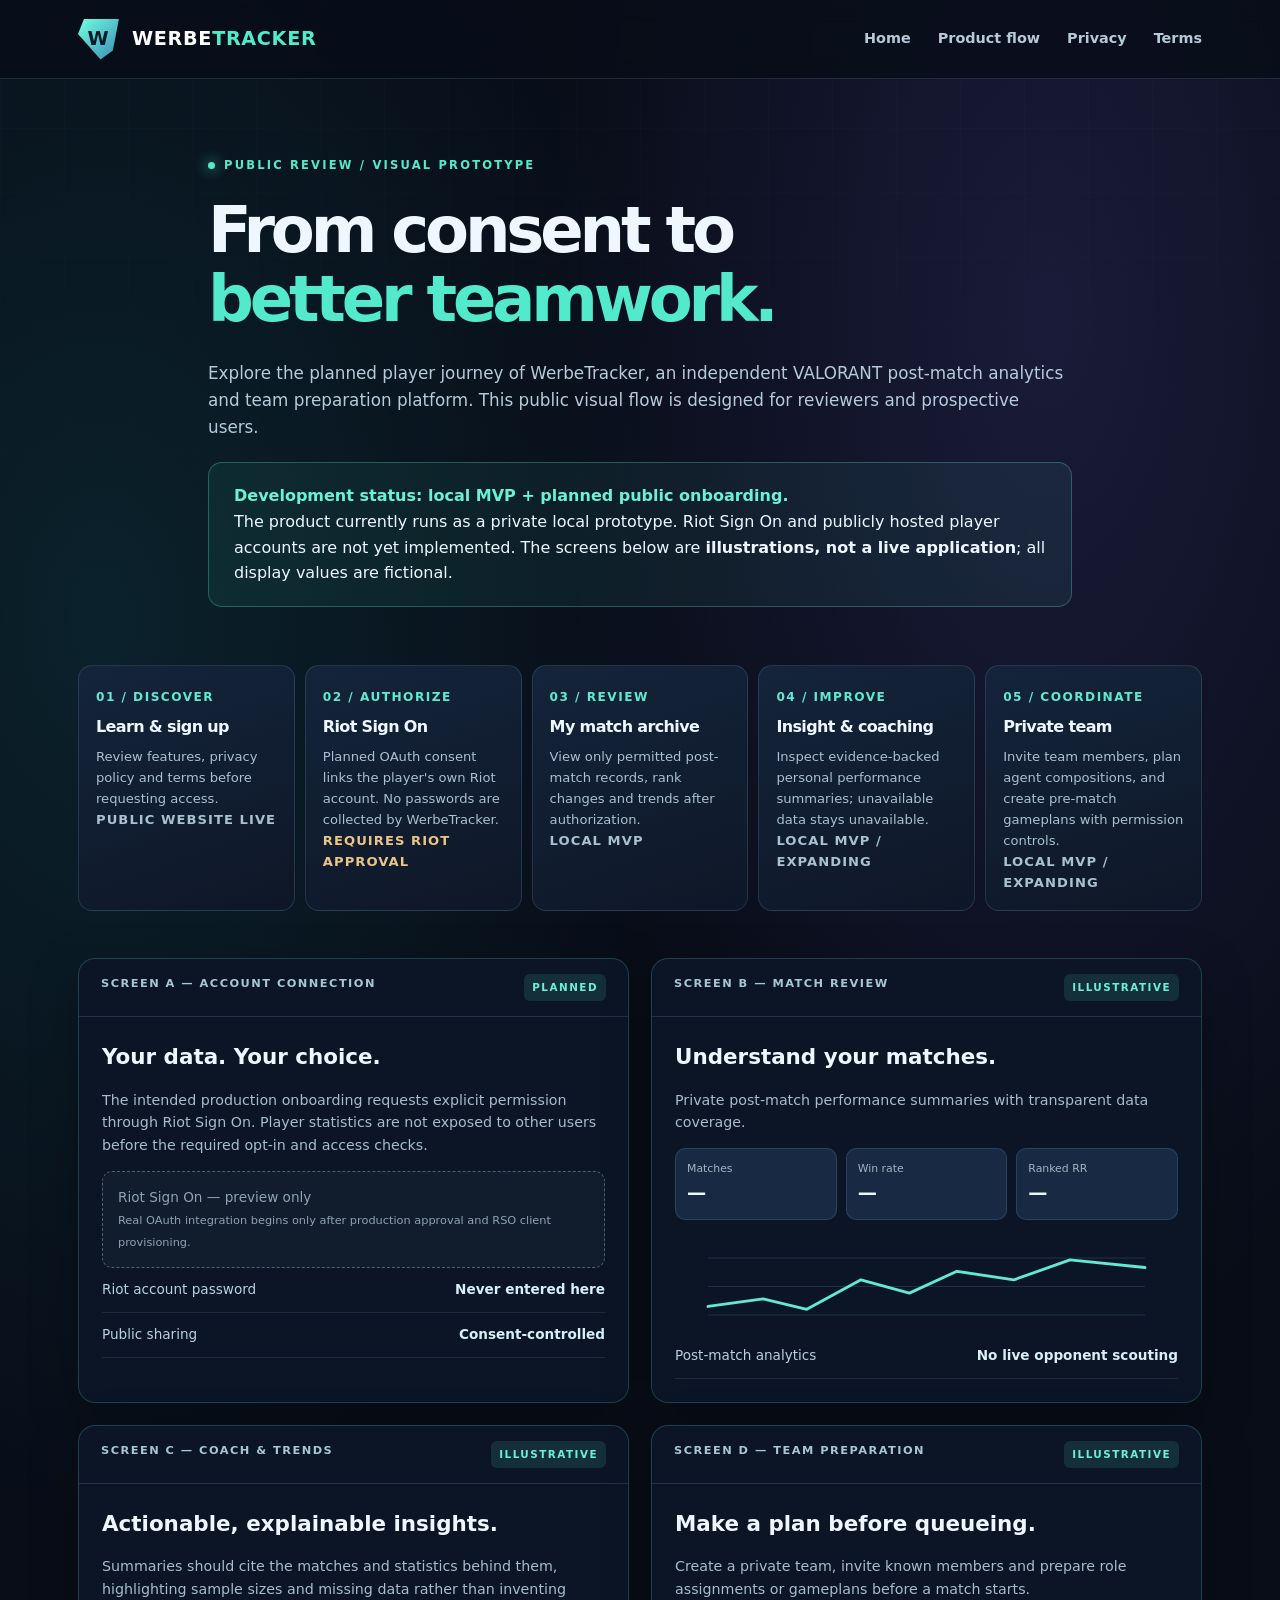
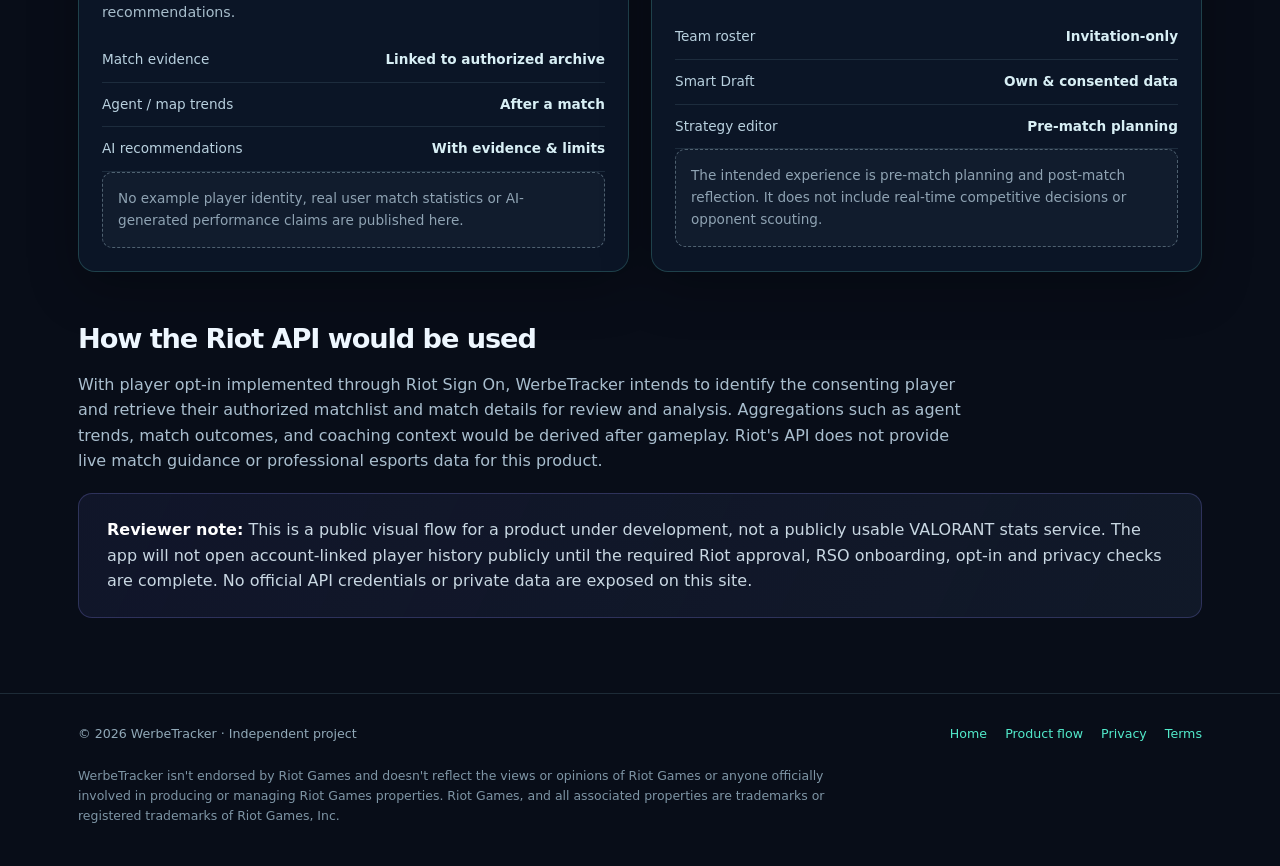
==== product-flow.html @ 18f5da41 "Add public VALORANT prototype flow for Riot product review" ====
<!DOCTYPE html>
<html lang="en">
<head>
<meta charset="utf-8"><meta name="viewport" content="width=device-width,initial-scale=1">
<meta name="description" content="Public visual product flow showing how WerbeTracker intends to use opt-in Riot authentication for post-match VALORANT analytics and team planning.">
<title>Product Flow / Public Prototype — WerbeTracker</title>
<link rel="stylesheet" href="styles.css">
<style>
.flow-hero{max-width:920px;padding-top:72px;padding-bottom:20px}
.flow-hero h1{font-size:clamp(2.8rem,5vw,4.4rem)}
.flow-hero p{font-size:1.05rem;color:#b6cbd9}
.status-panel{border:1px solid rgba(82,234,203,.3);background:rgba(82,234,203,.065);border-radius:14px;padding:20px 25px;margin-top:22px}
.status-panel strong{color:#6bf1d6}
.journey{display:grid;grid-template-columns:repeat(5,minmax(0,1fr));gap:10px;padding-top:38px}
.stage{border:1px solid rgba(157,212,230,.15);border-radius:14px;background:linear-gradient(160deg,#14243b,#0e1727);padding:17px;min-width:0}
.stage .number{color:#60e9ce;font-size:.76rem;letter-spacing:.12em;font-weight:800}
.stage h2{font-size:1rem;margin:9px 0}
.stage p{font-size:.82rem;color:#a9c1d1;margin:0}
.screen-layout{display:grid;grid-template-columns:repeat(2,minmax(0,1fr));gap:22px;padding-top:47px}
.screen{border-radius:17px;overflow:hidden;border:1px solid rgba(110,237,222,.2);background:#0b1526;box-shadow:0 16px 50px #0004}
.screen-top{padding:15px 22px;border-bottom:1px solid rgba(157,212,230,.15);font-size:.71rem;letter-spacing:.13em;color:#a7c7d3;font-weight:800;display:flex;justify-content:space-between;gap:14px}
.screen-inner{padding:23px;min-height:280px}
.screen-inner h3{font-size:1.34rem;margin:0 0 10px}
.screen-inner p{color:#a7bdcb;font-size:.89rem;line-height:1.6}
.preview-button{display:inline-block;margin-top:12px;padding:10px 19px;background:#63ebd5;color:#091f29;border-radius:8px;font-size:.83rem;font-weight:800}
.pill{font-size:.65rem;font-weight:800;padding:5px 8px;background:rgba(82,234,203,.12);color:#6cf0d5;border-radius:6px}
.disabled{color:#8fa3b3;border:1px dashed rgba(173,203,216,.4);background:rgba(185,201,212,.04);border-radius:10px;padding:15px;font-size:.85rem;line-height:1.6}
.mock-row{display:flex;gap:11px;align-items:center;justify-content:space-between;padding:11px 0;border-bottom:1px solid rgba(157,212,230,.12);font-size:.85rem;color:#b9d1df}
.mock-row strong{color:#d8eff5}
.mock-metrics{display:grid;grid-template-columns:repeat(3,minmax(0,1fr));gap:9px;margin:13px 0}
.mock-metric{background:#182944;padding:11px;border:1px solid rgba(157,212,230,.15);border-radius:10px}
.mock-metric span{display:block;color:#9fb5c3;font-size:.68rem}
.mock-metric strong{display:block;font-size:1.2rem;color:#e1fdf9}
.visual-chart{width:100%;height:95px;display:block;margin-top:19px}
.stage-status{font-size:.72rem;font-weight:800;text-transform:uppercase;letter-spacing:.08em;color:#62e8cb;margin:5px 0 0}
.stage-status.future{color:#eac488}
.usage{margin-top:50px}
.usage h2{font-size:1.7rem}
.usage p{color:#a9bece;max-width:900px}
.usage .notice{margin-top:19px}
@media(max-width:1040px){.journey{grid-template-columns:repeat(3,minmax(0,1fr))}}
@media(max-width:690px){.journey,.screen-layout{grid-template-columns:1fr}.flow-hero{padding-top:45px}.screen-inner{min-height:unset}}
</style>
</head>
<body>
<header class="topbar"><div class="container nav"><a class="brand" href="./"><span class="mark">W</span><span>WERBE<strong>TRACKER</strong></span></a><nav class="navlinks" aria-label="Main"><a href="./">Home</a><a href="product-flow.html" aria-current="page">Product flow</a><a href="privacy.html">Privacy</a><a href="terms.html">Terms</a></nav></div></header>
<main>
<section class="container flow-hero">
<span class="eyebrow">Public review / Visual prototype</span>
<h1>From consent to <em>better teamwork.</em></h1>
<p>Explore the planned player journey of WerbeTracker, an independent VALORANT post-match analytics and team preparation platform. This public visual flow is designed for reviewers and prospective users.</p>
<div class="status-panel"><strong>Development status: local MVP + planned public onboarding.</strong><br>
The product currently runs as a private local prototype. Riot Sign On and publicly hosted player accounts are not yet implemented. The screens below are <b>illustrations, not a live application</b>; all display values are fictional.</div>
</section>
<section class="container">
<div class="journey" aria-label="Intended user journey">
<article class="stage"><span class="number">01 / DISCOVER</span><h2>Learn & sign up</h2><p>Review features, privacy policy and terms before requesting access.</p><p class="stage-status">Public website live</p></article>
<article class="stage"><span class="number">02 / AUTHORIZE</span><h2>Riot Sign On</h2><p>Planned OAuth consent links the player's own Riot account. No passwords are collected by WerbeTracker.</p><p class="stage-status future">Requires Riot approval</p></article>
<article class="stage"><span class="number">03 / REVIEW</span><h2>My match archive</h2><p>View only permitted post-match records, rank changes and trends after authorization.</p><p class="stage-status">Local MVP</p></article>
<article class="stage"><span class="number">04 / IMPROVE</span><h2>Insight & coaching</h2><p>Inspect evidence-backed personal performance summaries; unavailable data stays unavailable.</p><p class="stage-status">Local MVP / expanding</p></article>
<article class="stage"><span class="number">05 / COORDINATE</span><h2>Private team</h2><p>Invite team members, plan agent compositions, and create pre-match gameplans with permission controls.</p><p class="stage-status">Local MVP / expanding</p></article>
</div>
</section>
<section class="container screen-layout" aria-label="Illustrative product screens">
<article class="screen"><div class="screen-top"><span>SCREEN A — ACCOUNT CONNECTION</span><span class="pill">PLANNED</span></div><div class="screen-inner"><h3>Your data. Your choice.</h3><p>The intended production onboarding requests explicit permission through Riot Sign On. Player statistics are not exposed to other users before the required opt-in and access checks.</p><div class="disabled">Riot Sign On — preview only<br><small>Real OAuth integration begins only after production approval and RSO client provisioning.</small></div><div class="mock-row"><span>Riot account password</span><strong>Never entered here</strong></div><div class="mock-row"><span>Public sharing</span><strong>Consent-controlled</strong></div></div></article>
<article class="screen"><div class="screen-top"><span>SCREEN B — MATCH REVIEW</span><span class="pill">ILLUSTRATIVE</span></div><div class="screen-inner"><h3>Understand your matches.</h3><p>Private post-match performance summaries with transparent data coverage.</p><div class="mock-metrics"><div class="mock-metric"><span>Matches</span><strong>—</strong></div><div class="mock-metric"><span>Win rate</span><strong>—</strong></div><div class="mock-metric"><span>Ranked RR</span><strong>—</strong></div></div><svg class="visual-chart" viewBox="0 0 460 100" role="img" aria-label="Illustrative unlabeled trend shape, not real player data"><g stroke="#36506e" stroke-opacity=".5"><path d="M0 20H460M0 50H460M0 80H460"/></g><path d="M0 71L58 63L104 74L161 43L212 57L262 34L322 43L381 22L460 30" fill="none" stroke="#63e9d1" stroke-width="3" stroke-linecap="round" stroke-linejoin="round"/></svg><div class="mock-row"><span>Post-match analytics</span><strong>No live opponent scouting</strong></div></div></article>
<article class="screen"><div class="screen-top"><span>SCREEN C — COACH & TRENDS</span><span class="pill">ILLUSTRATIVE</span></div><div class="screen-inner"><h3>Actionable, explainable insights.</h3><p>Summaries should cite the matches and statistics behind them, highlighting sample sizes and missing data rather than inventing recommendations.</p><div class="mock-row"><span>Match evidence</span><strong>Linked to authorized archive</strong></div><div class="mock-row"><span>Agent / map trends</span><strong>After a match</strong></div><div class="mock-row"><span>AI recommendations</span><strong>With evidence & limits</strong></div><div class="disabled">No example player identity, real user match statistics or AI-generated performance claims are published here.</div></div></article>
<article class="screen"><div class="screen-top"><span>SCREEN D — TEAM PREPARATION</span><span class="pill">ILLUSTRATIVE</span></div><div class="screen-inner"><h3>Make a plan before queueing.</h3><p>Create a private team, invite known members and prepare role assignments or gameplans before a match starts.</p><div class="mock-row"><span>Team roster</span><strong>Invitation-only</strong></div><div class="mock-row"><span>Smart Draft</span><strong>Own & consented data</strong></div><div class="mock-row"><span>Strategy editor</span><strong>Pre-match planning</strong></div><div class="disabled">The intended experience is pre-match planning and post-match reflection. It does not include real-time competitive decisions or opponent scouting.</div></div></article>
</section>
<section class="container usage"><h2>How the Riot API would be used</h2>
<p>With player opt-in implemented through Riot Sign On, WerbeTracker intends to identify the consenting player and retrieve their authorized matchlist and match details for review and analysis. Aggregations such as agent trends, match outcomes, and coaching context would be derived after gameplay. Riot's API does not provide live match guidance or professional esports data for this product.</p>
<div class="notice"><strong>Reviewer note:</strong> This is a public visual flow for a product under development, not a publicly usable VALORANT stats service. The app will not open account-linked player history publicly until the required Riot approval, RSO onboarding, opt-in and privacy checks are complete. No official API credentials or private data are exposed on this site.</div>
</section>
</main>
<footer class="footer"><div class="container"><div class="footer-row"><span>© 2026 WerbeTracker · Independent project</span><div class="footlinks"><a href="./">Home</a><a href="product-flow.html">Product flow</a><a href="privacy.html">Privacy</a><a href="terms.html">Terms</a></div></div><p class="disclaimer">WerbeTracker isn't endorsed by Riot Games and doesn't reflect the views or opinions of Riot Games or anyone officially involved in producing or managing Riot Games properties. Riot Games, and all associated properties are trademarks or registered trademarks of Riot Games, Inc.</p></div></footer>
</body>
</html>
---- styles.css ----
:root{color-scheme:dark;--bg:#080d18;--panel:#101c2c;--text:#eef7ff;--muted:#97adc0;--line:rgba(157,212,230,.15);--mint:#52eacb;--violet:#a691ff;--pink:#fa789c}*{box-sizing:border-box}html{scroll-behavior:smooth}body{margin:0;font-family:Inter,ui-sans-serif,system-ui,-apple-system,"Segoe UI",sans-serif;color:var(--text);background:radial-gradient(ellipse at 82% 13%,rgba(83,72,160,.24),transparent 34%),radial-gradient(ellipse at 8% 25%,rgba(29,172,173,.13),transparent 35%),var(--bg);line-height:1.6}body::before{content:"";position:fixed;inset:0;pointer-events:none;z-index:-1;opacity:.19;background-image:linear-gradient(rgba(139,211,232,.12) 1px,transparent 1px),linear-gradient(90deg,rgba(139,211,232,.12) 1px,transparent 1px);background-size:64px 64px;mask-image:linear-gradient(to bottom,black,transparent 85%)}a{color:var(--mint);text-decoration:none}a:hover{text-decoration:underline}button,a{transition:opacity .2s,border-color .2s,background .2s}a:focus-visible{outline:2px solid var(--mint);outline-offset:5px;border-radius:4px}.container{max-width:1180px;margin:0 auto;padding:0 28px}.topbar{border-bottom:1px solid var(--line);background:rgba(8,13,24,.8);backdrop-filter:blur(12px)}.nav{min-height:78px;display:flex;align-items:center;justify-content:space-between;gap:20px}.brand{display:flex;align-items:center;gap:13px;color:white;font-size:1.2rem;font-weight:850;letter-spacing:.035em}.brand:hover{text-decoration:none}.mark{display:grid;place-items:center;width:41px;height:41px;clip-path:polygon(15% 0,100% 0,85% 78%,55% 100%,0 38%);background:linear-gradient(135deg,#73ffe0,#388bb4);color:#081b27;font-weight:900}.brand strong{color:var(--mint)}.navlinks{display:flex;gap:27px;align-items:center}.navlinks a{color:#b6c9d6;font-weight:650;font-size:.9rem}.navlinks a:hover{color:var(--mint)}.hero{padding:104px 0 76px;display:grid;grid-template-columns:1.03fr .97fr;gap:46px;align-items:center}.eyebrow{display:inline-flex;gap:9px;align-items:center;color:var(--mint);font-size:.72rem;letter-spacing:.19em;text-transform:uppercase;font-weight:800}.eyebrow:before{content:"";width:7px;height:7px;border-radius:50%;background:var(--mint);box-shadow:0 0 13px var(--mint)}h1{font-size:clamp(3.05rem,5.4vw,5.2rem);line-height:1.08;letter-spacing:-.065em;margin:19px 0 26px;max-width:700px}h1 em{font-style:normal;color:var(--mint)}h2{font-size:clamp(1.8rem,3vw,2.45rem);letter-spacing:-.04em;line-height:1.25;margin:.6rem 0 1rem}h3{font-size:1.06rem;margin:0 0 9px}.lead{font-size:1.1rem;color:#b3c8d7;max-width:530px;line-height:1.78}.hero-actions{display:flex;flex-wrap:wrap;gap:13px;margin-top:32px}.button{display:inline-flex;align-items:center;justify-content:center;min-height:45px;padding:11px 19px;border-radius:10px;border:1px solid var(--line);font-weight:750}.button.primary{background:linear-gradient(120deg,#7affdf,#52d6dc);color:#05202a;border:0;box-shadow:0 11px 35px rgba(52,207,186,.17)}.button.secondary{color:#e2f2f7;background:rgba(174,225,244,.055)}.button:hover{text-decoration:none;opacity:.88}.small-meta{color:#7f9cb0;font-size:.8rem;margin-top:17px}.preview{position:relative;border:1px solid rgba(100,246,221,.23);padding:19px;border-radius:22px;background:linear-gradient(150deg,rgba(29,49,74,.91),rgba(13,18,34,.96));box-shadow:0 24px 85px #0007,0 0 70px rgba(52,183,199,.08);transform:rotate(1.2deg)}.preview:before{content:"";position:absolute;inset:-2px;border-radius:24px;pointer-events:none;background:linear-gradient(120deg,rgba(102,255,218,.1),transparent 30%,rgba(164,124,255,.12));z-index:-1}.preview-top{display:flex;align-items:center;gap:9px;border-bottom:1px solid var(--line);padding:1px 0 15px;color:#abc6d2;font-size:.7rem;font-weight:800;letter-spacing:.11em}.dot{width:7px;height:7px;border-radius:50%;background:var(--mint);box-shadow:0 0 12px var(--mint)}.demo-note{margin-left:auto;color:#7c98ab}.mini-cards{display:grid;grid-template-columns:repeat(3,minmax(0,1fr));gap:9px;margin-top:16px}.mini{border:1px solid var(--line);border-radius:11px;background:rgba(255,255,255,.035);padding:14px 12px}.mini small{display:block;font-size:.66rem;color:var(--muted);letter-spacing:.075em;text-transform:uppercase}.mini b{display:block;font-size:1.5rem;color:#e8fafc;line-height:1.45}.mini .mint{color:var(--mint)}.chartbox{border:1px solid var(--line);margin-top:10px;border-radius:11px;background:rgba(8,13,25,.5);padding:15px}.chartbox .charthead{display:flex;justify-content:space-between;color:#cde3ec;font-size:.77rem;font-weight:750}.chartbox svg{display:block;width:100%;height:auto;margin-top:16px}.micro-list{display:grid;gap:8px;margin-top:10px}.micro-row{display:flex;justify-content:space-between;gap:12px;padding:10px 12px;border:1px solid var(--line);border-radius:9px;color:#d7e8ec;font-size:.77rem;background:rgba(255,255,255,.025)}.micro-row b{color:var(--mint)}.micro-row .rose{color:var(--pink)}.section{padding:70px 0}.section p{color:var(--muted)}.section-intro{max-width:640px;margin-bottom:28px}.feature-grid{display:grid;grid-template-columns:repeat(3,minmax(0,1fr));gap:15px}.feature{min-height:196px;padding:27px;border:1px solid var(--line);border-radius:16px;background:linear-gradient(140deg,rgba(25,44,63,.82),rgba(12,22,37,.84));box-shadow:0 10px 40px #0002}.symbol{font-size:1.25rem;width:43px;height:43px;display:grid;place-items:center;border-radius:11px;color:var(--mint);background:rgba(94,245,212,.1);margin-bottom:20px}.feature p{font-size:.9rem;line-height:1.65}.steps{display:grid;grid-template-columns:repeat(3,minmax(0,1fr));gap:15px;counter-reset:step}.step{border-left:2px solid rgba(80,231,200,.5);padding:7px 18px 7px 22px;counter-increment:step}.step:before{content:"0" counter(step);display:block;color:var(--mint);font-size:.75rem;font-weight:800;letter-spacing:.15em;margin-bottom:9px}.step p{font-size:.92rem}.notice{padding:23px 28px;border-radius:14px;border:1px solid rgba(126,126,226,.27);background:linear-gradient(115deg,rgba(79,82,164,.13),rgba(28,40,61,.45));color:#c9d8e3}.notice strong{color:white}.legal{max-width:790px;padding:72px 28px 100px}.legal h1{font-size:clamp(2.5rem,4vw,4rem)}.legal h2{font-size:1.35rem;margin-top:36px}.legal p,.legal li{color:#b6c8d7}.legal ul{padding-left:24px}.footer{border-top:1px solid var(--line);padding:30px 0 40px;margin-top:75px;color:#91a9b8;font-size:.79rem}.footer-row{display:flex;justify-content:space-between;gap:24px;align-items:flex-start}.footlinks{display:flex;gap:18px;flex-wrap:wrap}.disclaimer{max-width:780px;margin:22px 0 0;color:#7e95a5;line-height:1.6;font-size:.78rem}@media(max-width:900px){.hero{grid-template-columns:1fr;padding:64px 0 60px}.preview{max-width:620px;transform:none}.feature-grid{grid-template-columns:repeat(2,minmax(0,1fr))}}@media(max-width:600px){.container{padding:0 19px}.nav{flex-direction:column;justify-content:center;padding:15px 0}.navlinks{gap:16px;flex-wrap:wrap;justify-content:center}.hero{gap:34px;padding:60px 0 40px}h1{font-size:3.05rem}.lead{font-size:1rem}.mini b{font-size:1.2rem}.mini{padding:10px}.feature-grid,.steps{grid-template-columns:1fr}.section{padding:44px 0}.footer-row{flex-direction:column}.feature{min-height:unset}}@media(prefers-reduced-motion:reduce){html{scroll-behavior:auto}*{transition:none!important}}
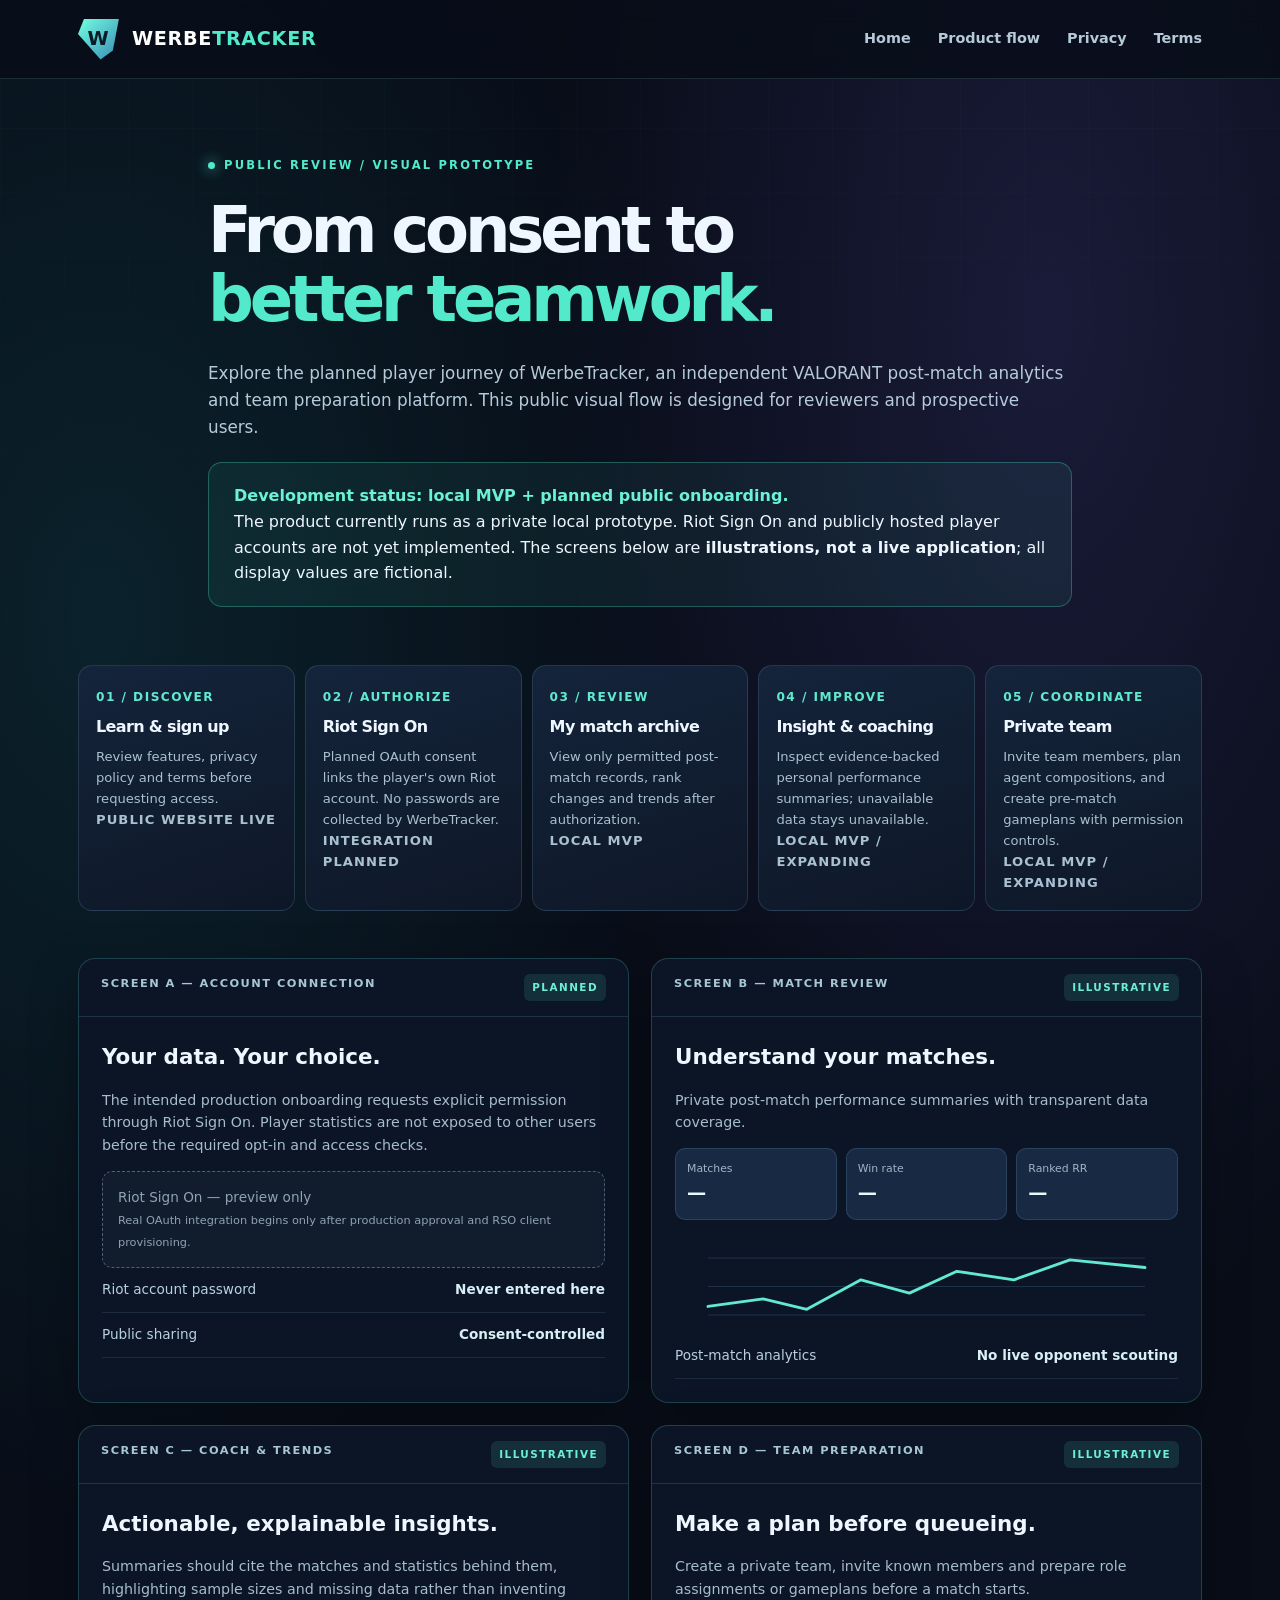
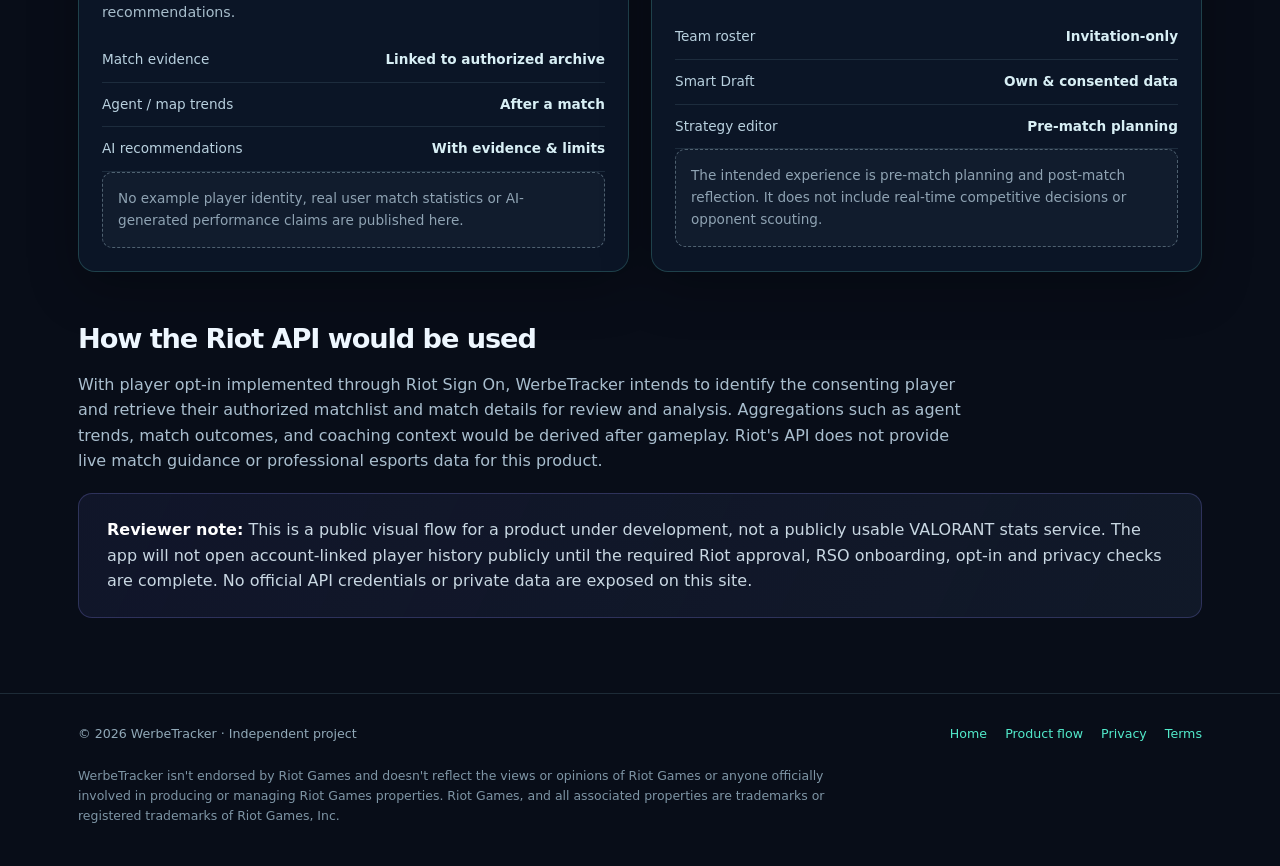
==== commit aacd038b: "Use neutral planned integration label in public product flow" ====
--- a/product-flow.html
+++ b/product-flow.html
@@ -55,7 +55,7 @@
 <section class="container">
 <div class="journey" aria-label="Intended user journey">
 <article class="stage"><span class="number">01 / DISCOVER</span><h2>Learn & sign up</h2><p>Review features, privacy policy and terms before requesting access.</p><p class="stage-status">Public website live</p></article>
-<article class="stage"><span class="number">02 / AUTHORIZE</span><h2>Riot Sign On</h2><p>Planned OAuth consent links the player's own Riot account. No passwords are collected by WerbeTracker.</p><p class="stage-status future">Requires Riot approval</p></article>
+<article class="stage"><span class="number">02 / AUTHORIZE</span><h2>Riot Sign On</h2><p>Planned OAuth consent links the player's own Riot account. No passwords are collected by WerbeTracker.</p><p class="stage-status">Integration planned</p></article>
 <article class="stage"><span class="number">03 / REVIEW</span><h2>My match archive</h2><p>View only permitted post-match records, rank changes and trends after authorization.</p><p class="stage-status">Local MVP</p></article>
 <article class="stage"><span class="number">04 / IMPROVE</span><h2>Insight & coaching</h2><p>Inspect evidence-backed personal performance summaries; unavailable data stays unavailable.</p><p class="stage-status">Local MVP / expanding</p></article>
 <article class="stage"><span class="number">05 / COORDINATE</span><h2>Private team</h2><p>Invite team members, plan agent compositions, and create pre-match gameplans with permission controls.</p><p class="stage-status">Local MVP / expanding</p></article>
